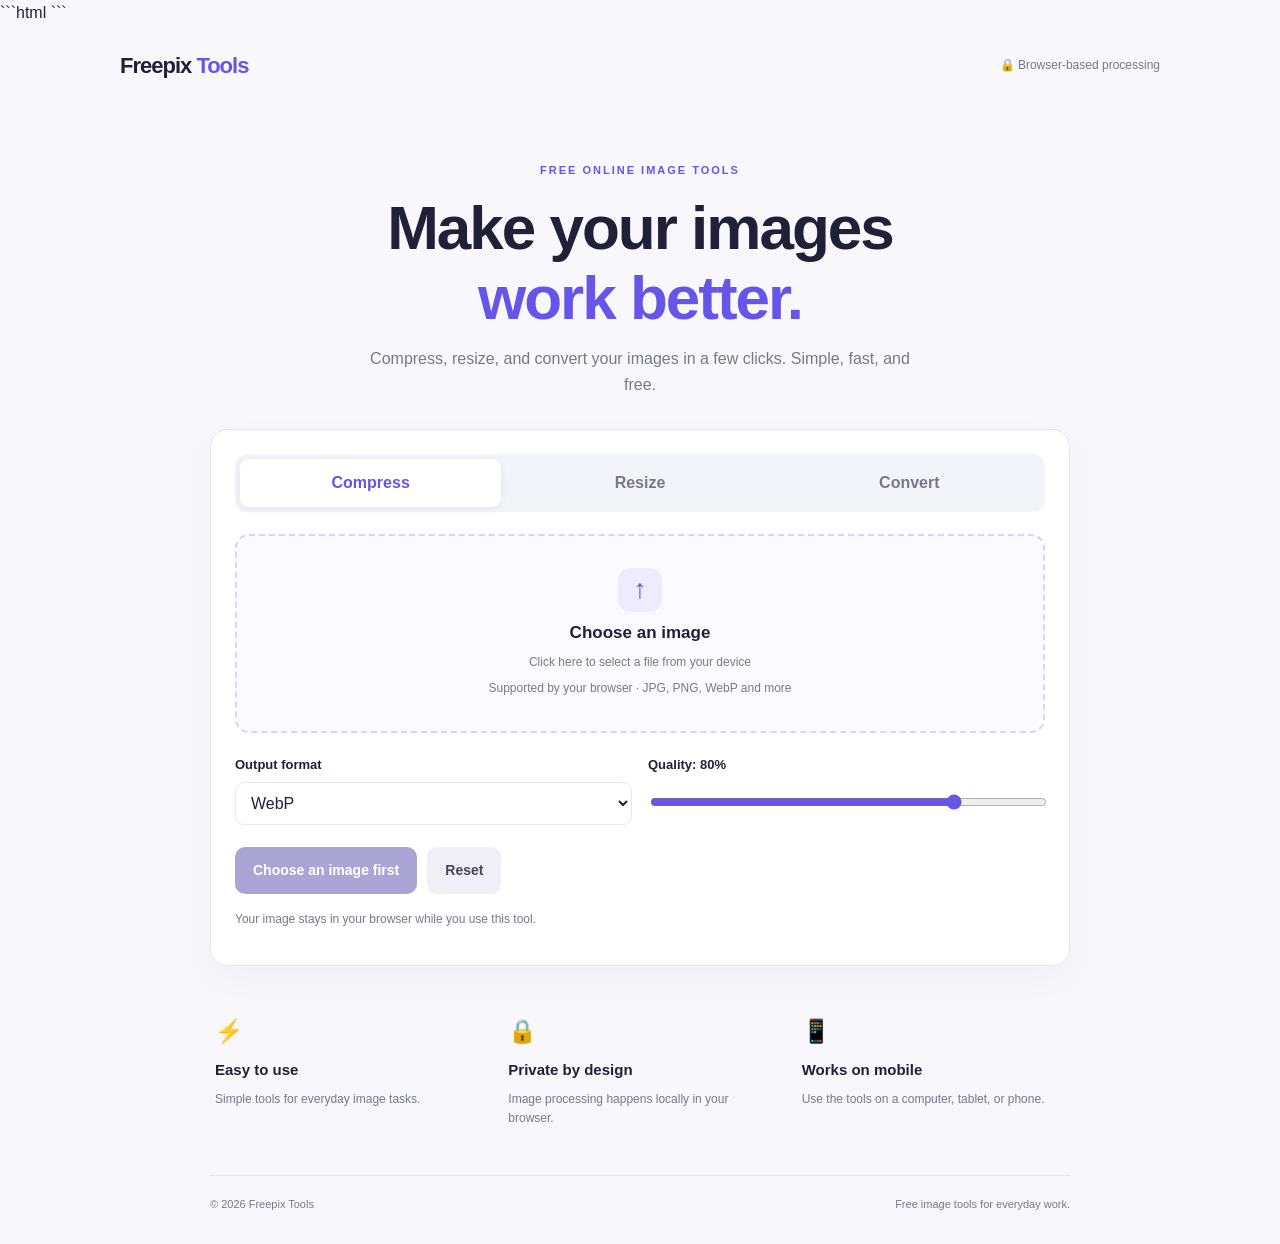
==== index.html @ 536ea083 "Add files via upload" ====
<!DOCTYPE html>
<html lang="en">
<head>```html
<meta name="description" content="Freepix Tools offers free online image compression, image resizing, and image conversion. Compress images, resize photos, and convert JPG, PNG, and WebP files directly in your browser.">

<meta name="keywords" content="free image compressor, image resizer online, image converter, JPG to PNG, PNG to WebP, compress images online">

<meta name="robots" content="index, follow">

<meta property="og:title" content="Freepix Tools - Free Online Image Tools">

<meta property="og:description" content="Compress, resize, and convert images online for free with Freepix Tools.">

<meta property="og:type" content="website">
```
  <meta charset="UTF-8">
  <meta name="viewport" content="width=device-width, initial-scale=1">
  <meta name="description" content="Free online tools to compress, resize and convert images quickly in your browser.">
  <title>Freepix Tools - Free Image Tools</title>
  <link rel="stylesheet" href="style.css">
  <script src="script.js" defer></script>
</head>
<body>
  <header class="header">
    <a href="#" class="logo">Freepix <span>Tools</span></a>
    <span class="privacy">🔒 Browser-based processing</span>
  </header>

  <main class="container">
    <section class="hero">
      <p class="eyebrow">FREE ONLINE IMAGE TOOLS</p>
      <h1>Make your images<br><span>work better.</span></h1>
      <p class="intro">Compress, resize, and convert your images in a few clicks. Simple, fast, and free.</p>
    </section>

    <section class="workspace">
      <div class="tabs" role="tablist" aria-label="Image tools">
        <button class="tab active" data-mode="compress" role="tab" aria-selected="true">Compress</button>
        <button class="tab" data-mode="resize" role="tab" aria-selected="false">Resize</button>
        <button class="tab" data-mode="convert" role="tab" aria-selected="false">Convert</button>
      </div>

      <label class="upload" for="imageInput">
        <span class="upload-icon">↑</span>
        <strong>Choose an image</strong>
        <span>Click here to select a file from your device</span>
        <small>Supported by your browser · JPG, PNG, WebP and more</small>
      </label>
      <input id="imageInput" type="file" accept="image/*" hidden>

      <div id="settings" class="settings">
        <div id="formatGroup" class="field">
          <label for="format">Output format</label>
          <select id="format">
            <option value="image/webp">WebP</option>
            <option value="image/jpeg">JPG</option>
            <option value="image/png">PNG</option>
          </select>
        </div>

        <div id="qualityGroup" class="field">
          <label for="quality">Quality: <span id="qualityValue">80%</span></label>
          <input id="quality" type="range" min="10" max="100" value="80">
        </div>

        <div id="widthGroup" class="field hidden">
          <label for="width">Width (px)</label>
          <input id="width" type="number" min="1" max="12000" placeholder="Width">
        </div>

        <div id="heightGroup" class="field hidden">
          <label for="height">Height (px)</label>
          <input id="height" type="number" min="1" max="12000" placeholder="Height">
        </div>

        <label id="ratioGroup" class="check hidden">
          <input id="keepRatio" type="checkbox" checked>
          Keep aspect ratio
        </label>
      </div>

      <div class="actions">
        <button id="processButton" class="button primary" disabled>Choose an image first</button>
        <button id="resetButton" class="button secondary" type="button">Reset</button>
      </div>

      <p id="status" class="status" aria-live="polite">Your image stays in your browser while you use this tool.</p>

      <section id="result" class="result hidden">
        <h2>Your image</h2>
        <div class="preview-grid">
          <div class="preview-card">
            <h3>Original</h3>
            <img id="originalPreview" alt="Original image preview">
            <p id="originalInfo"></p>
          </div>
          <div class="preview-card">
            <h3>Result</h3>
            <img id="resultPreview" alt="Processed image preview">
            <p id="resultInfo"></p>
          </div>
        </div>
        <a id="downloadButton" class="button primary download" download="freepix-image">Download image ↓</a>
      </section>
    </section>

    <section class="features">
      <article><span>⚡</span><h2>Easy to use</h2><p>Simple tools for everyday image tasks.</p></article>
      <article><span>🔒</span><h2>Private by design</h2><p>Image processing happens locally in your browser.</p></article>
      <article><span>📱</span><h2>Works on mobile</h2><p>Use the tools on a computer, tablet, or phone.</p></article>
    </section>

    <footer>
      <p>© <span id="year"></span> Freepix Tools</p>
      <p>Free image tools for everyday work.</p>
    </footer>
  </main>
</body>
</html>
---- style.css ----
:root {
  --purple: #6754e8;
  --ink: #202039;
  --muted: #77788b;
  --line: #e7e7f0;
  --bg: #f7f7fc;
}

* {
  box-sizing: border-box;
}

body {
  margin: 0;
  background: var(--bg);
  color: var(--ink);
  font-family: Arial, Helvetica, sans-serif;
  line-height: 1.6;
}

button, input, select {
  font: inherit;
}

button, a, label {
  -webkit-tap-highlight-color: transparent;
}

.header {
  max-width: 1080px;
  margin: auto;
  padding: 22px 20px;
  display: flex;
  justify-content: space-between;
  align-items: center;
  gap: 16px;
}

.logo {
  font-size: 22px;
  font-weight: 800;
  letter-spacing: -1px;
  color: var(--ink);
  text-decoration: none;
}

.logo span, .hero h1 span {
  color: var(--purple);
}

.privacy {
  font-size: 12px;
  color: var(--muted);
}

.container {
  max-width: 900px;
  margin: auto;
  padding: 0 20px;
}

.hero {
  text-align: center;
  padding: 46px 0 32px;
}

.eyebrow {
  color: var(--purple);
  font-size: 11px;
  font-weight: 800;
  letter-spacing: 2px;
}

.hero h1 {
  font-size: clamp(38px, 7vw, 62px);
  line-height: 1.12;
  letter-spacing: -2px;
  margin: 14px 0;
}

.intro {
  max-width: 550px;
  margin: auto;
  color: var(--muted);
  font-size: 16px;
}

.workspace {
  background: white;
  border: 1px solid var(--line);
  border-radius: 18px;
  padding: 24px;
  box-shadow: 0 12px 35px #25234b08;
}

.tabs {
  display: flex;
  gap: 8px;
  padding: 5px;
  background: #f3f3fa;
  border-radius: 12px;
  margin-bottom: 22px;
}

.tab {
  flex: 1;
  border: 0;
  background: transparent;
  color: var(--muted);
  border-radius: 9px;
  padding: 11px 8px;
  font-weight: 700;
  cursor: pointer;
}

.tab.active {
  background: white;
  color: var(--purple);
  box-shadow: 0 2px 8px #25234b10;
}

.upload {
  display: flex;
  flex-direction: column;
  align-items: center;
  text-align: center;
  gap: 7px;
  padding: 32px 12px;
  border: 2px dashed #d8d3f8;
  border-radius: 14px;
  background: #fbfaff;
  cursor: pointer;
}

.upload:hover {
  border-color: var(--purple);
  background: #f8f6ff;
}

.upload-icon {
  display: grid;
  place-items: center;
  width: 44px;
  height: 44px;
  border-radius: 13px;
  background: #eeebff;
  color: var(--purple);
  font-size: 27px;
  font-weight: bold;
}

.upload strong {
  font-size: 17px;
}

.upload span:not(.upload-icon),
.upload small {
  color: var(--muted);
  font-size: 12px;
}

.settings {
  display: grid;
  grid-template-columns: repeat(2, minmax(0, 1fr));
  gap: 16px;
  margin-top: 22px;
}

.field label {
  display: block;
  font-weight: 700;
  font-size: 13px;
  margin-bottom: 7px;
}

.field select,
.field input[type="number"] {
  width: 100%;
  min-height: 43px;
  padding: 9px 11px;
  border: 1px solid var(--line);
  border-radius: 9px;
  background: white;
  color: var(--ink);
}

.field input[type="range"] {
  width: 100%;
  accent-color: var(--purple);
  margin-top: 12px;
}

.check {
  display: flex;
  align-items: center;
  gap: 8px;
  font-size: 13px;
}

.check input {
  accent-color: var(--purple);
}

.hidden {
  display: none !important;
}

.actions {
  display: flex;
  flex-wrap: wrap;
  gap: 10px;
  margin-top: 22px;
}

.button {
  display: inline-flex;
  align-items: center;
  justify-content: center;
  border: 0;
  border-radius: 10px;
  padding: 12px 18px;
  font-weight: 700;
  font-size: 14px;
  text-decoration: none;
  cursor: pointer;
  transition: background .15s;
}

.primary {
  background: var(--purple);
  color: white;
}

.primary:hover {
  background: #5442d1;
}

.primary:disabled {
  background: #aaa5d5;
  cursor: not-allowed;
}

.secondary {
  background: #f0eff8;
  color: #45435f;
}

.status {
  color: var(--muted);
  font-size: 12px;
  overflow-wrap: anywhere;
  margin-top: 16px;
}

.result {
  border-top: 1px solid var(--line);
  margin-top: 24px;
  padding-top: 20px;
}

.result h2 {
  font-size: 20px;
}

.preview-grid {
  display: grid;
  grid-template-columns: repeat(2, minmax(0, 1fr));
  gap: 14px;
}

.preview-card {
  min-width: 0;
  padding: 13px;
  background: #f8f8fc;
  border-radius: 12px;
}

.preview-card h3 {
  font-size: 13px;
  margin: 0 0 12px;
}

.preview-card img {
  display: block;
  width: 100%;
  max-height: 280px;
  object-fit: contain;
}

.preview-card p {
  color: var(--muted);
  font-size: 11px;
  overflow-wrap: anywhere;
}

.download {
  margin-top: 16px;
}

.features {
  display: grid;
  grid-template-columns: repeat(3, minmax(0, 1fr));
  gap: 20px;
  padding: 42px 0;
}

.features article {
  padding: 5px;
}

.features article > span {
  font-size: 23px;
}

.features h2 {
  font-size: 15px;
  margin: 8px 0;
}

.features p {
  color: var(--muted);
  font-size: 12px;
  margin: 0;
}

footer {
  border-top: 1px solid var(--line);
  padding: 20px 0 30px;
  display: flex;
  justify-content: space-between;
  gap: 12px;
  flex-wrap: wrap;
  color: var(--muted);
  font-size: 11px;
}

footer p {
  margin: 0;
}

@media (max-width: 600px) {
  .header {
    padding: 16px;
  }

  .logo {
    font-size: 19px;
  }

  .privacy {
    font-size: 10px;
  }

  .container {
    padding: 0 12px;
  }

  .hero {
    padding: 35px 5px 25px;
  }

  .hero h1 {
    letter-spacing: -1px;
  }

  .workspace {
    padding: 15px;
  }

  .upload {
    padding: 25px 10px;
  }

  .settings,
  .preview-grid {
    grid-template-columns: 1fr;
  }

  .actions .button {
    flex: 1;
  }

  .features {
    grid-template-columns: 1fr;
    gap: 18px;
    padding: 30px 5px;
  }
}
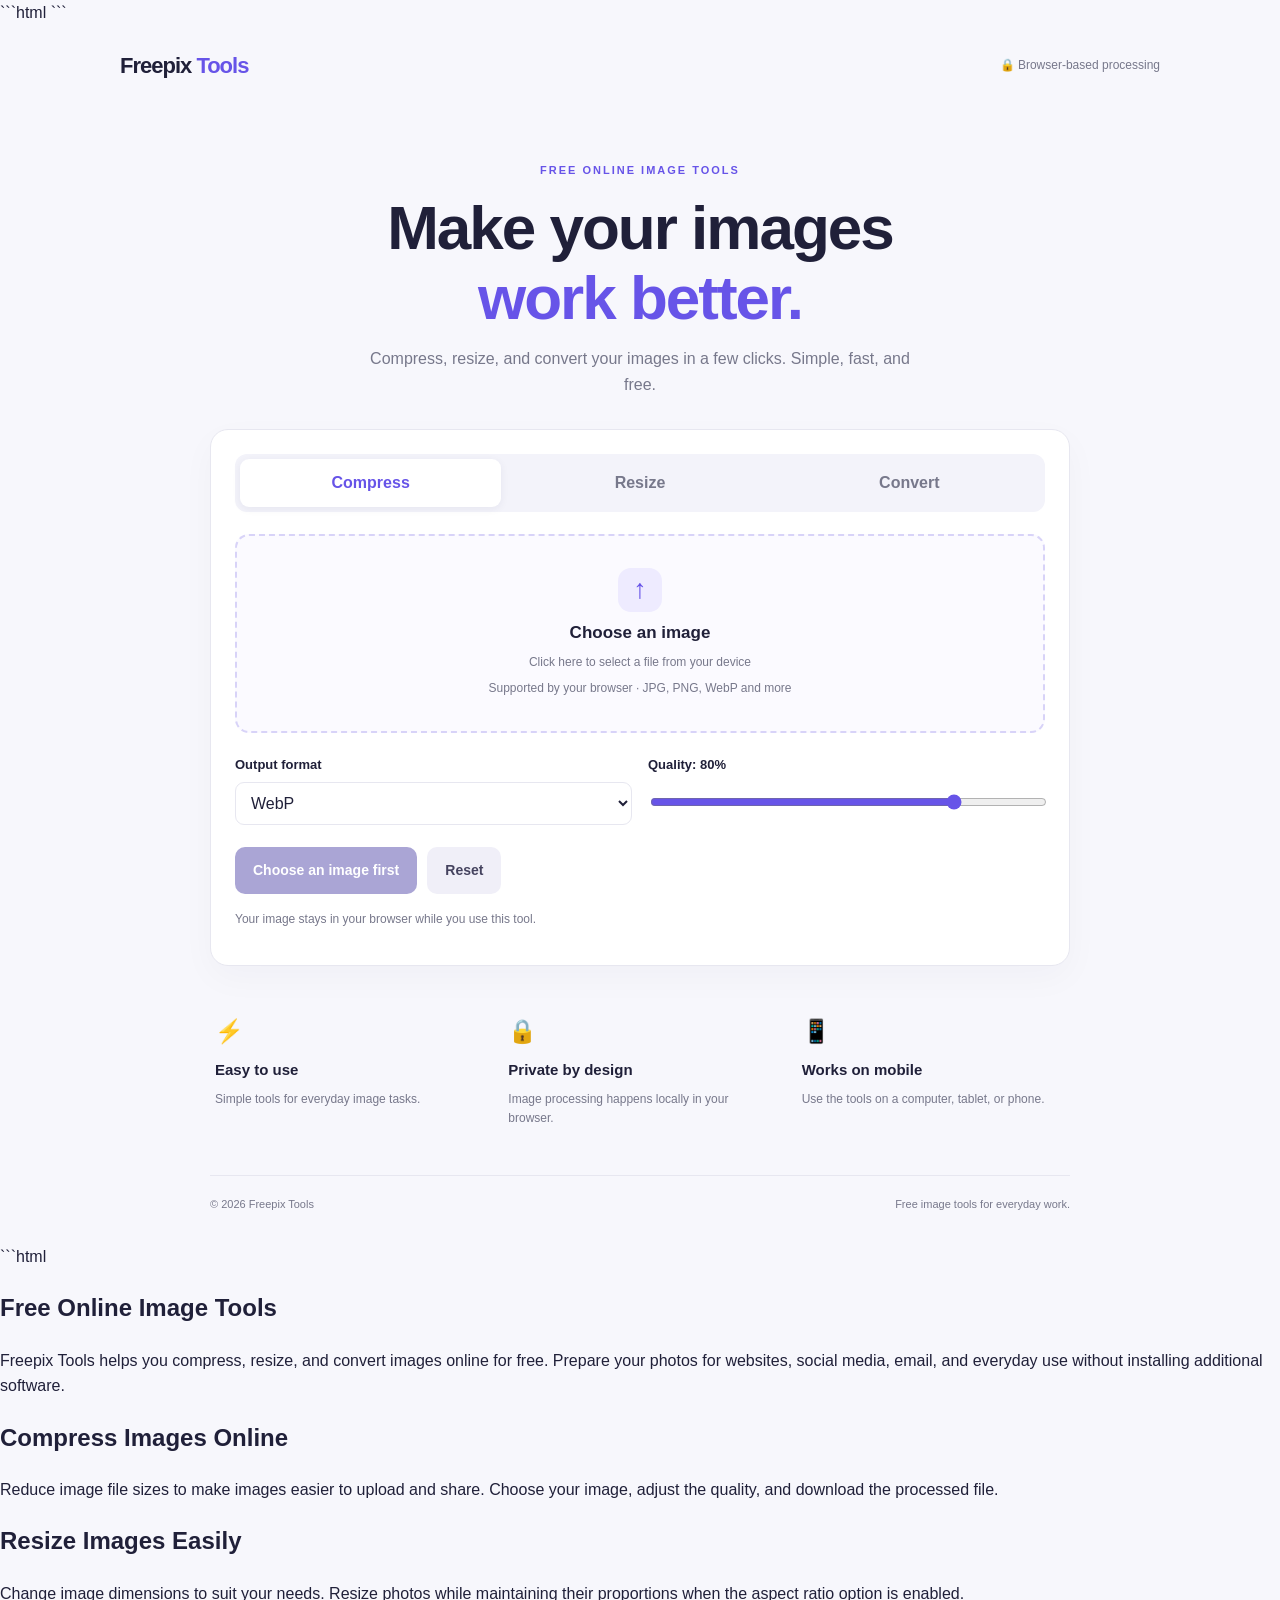
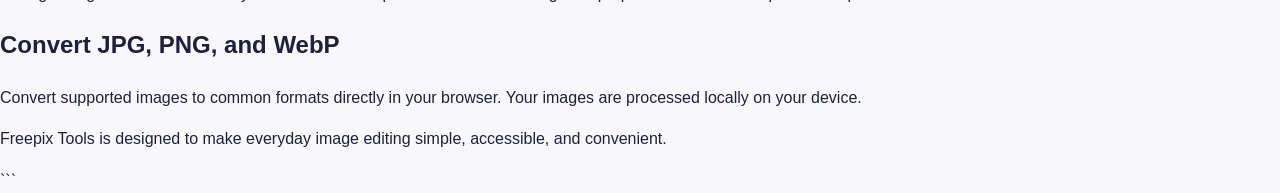
==== commit 9e2cd3cf: "Add files via upload" ====
--- a/index.html
+++ b/index.html
@@ -114,6 +114,38 @@
       <p>© <span id="year"></span> Freepix Tools</p>
       <p>Free image tools for everyday work.</p>
     </footer>
-  </main>
+  </main>```html
+<section class="seo-content">
+  <h2>Free Online Image Tools</h2>
+  <p>
+    Freepix Tools helps you compress, resize, and convert images
+    online for free. Prepare your photos for websites, social media,
+    email, and everyday use without installing additional software.
+  </p>
+
+  <h2>Compress Images Online</h2>
+  <p>
+    Reduce image file sizes to make images easier to upload and share.
+    Choose your image, adjust the quality, and download the processed file.
+  </p>
+
+  <h2>Resize Images Easily</h2>
+  <p>
+    Change image dimensions to suit your needs. Resize photos while
+    maintaining their proportions when the aspect ratio option is enabled.
+  </p>
+
+  <h2>Convert JPG, PNG, and WebP</h2>
+  <p>
+    Convert supported images to common formats directly in your browser.
+    Your images are processed locally on your device.
+  </p>
+
+  <p>
+    Freepix Tools is designed to make everyday image editing simple,
+    accessible, and convenient.
+  </p>
+</section>
+```
 </body>
 </html>
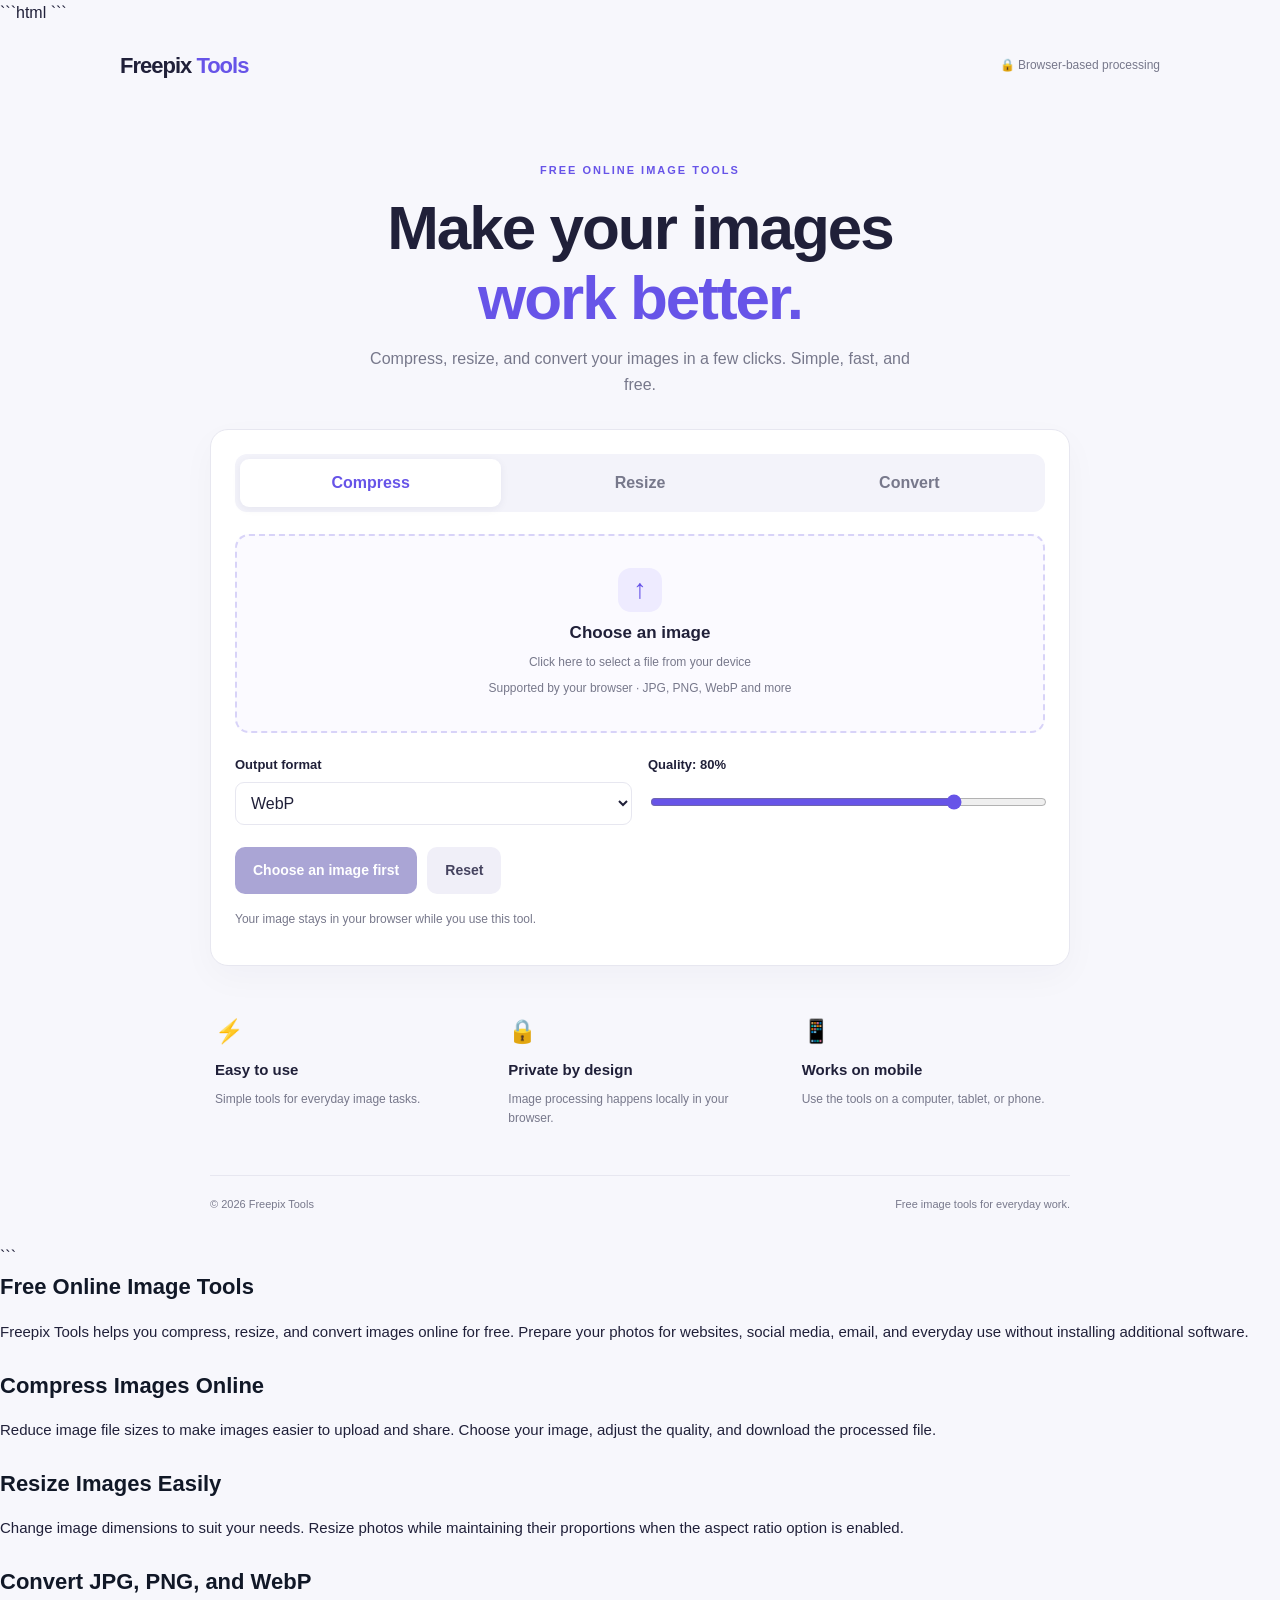
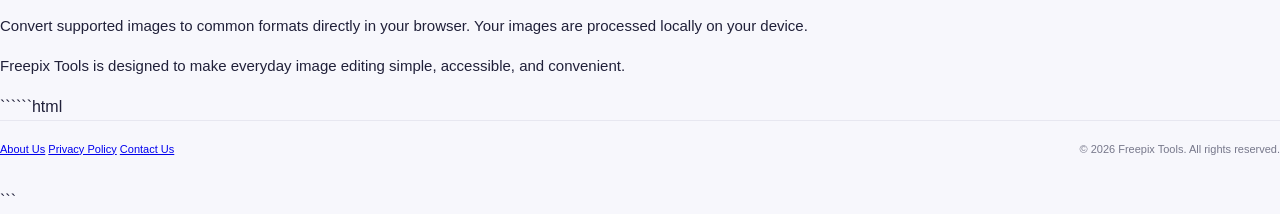
==== commit 00e45c1b: "Add files via upload" ====
--- a/index.html
+++ b/index.html
@@ -114,7 +114,7 @@
       <p>© <span id="year"></span> Freepix Tools</p>
       <p>Free image tools for everyday work.</p>
     </footer>
-  </main>```html
+  </main>```
 <section class="seo-content">
   <h2>Free Online Image Tools</h2>
   <p>
@@ -146,6 +146,15 @@
     accessible, and convenient.
   </p>
 </section>
+``````html
+<footer class="site-footer">
+  <nav aria-label="Footer navigation">
+    <a href="about.html">About Us</a>
+    <a href="privacy.html">Privacy Policy</a>
+    <a href="contact.html">Contact Us</a>
+  </nav>
+  <p>&copy; 2026 Freepix Tools. All rights reserved.</p>
+</footer>
 ```
 </body>
 </html>
--- a/style.css
+++ b/style.css
@@ -385,4 +385,43 @@
     gap: 18px;
     padding: 30px 5px;
   }
-}+}```css
+/* SEO Content */
+.seo-content {
+  max-width: 900px;
+  margin: 50px auto 30px;
+  padding: 30px;
+  background: #ffffff;
+  border: 1px solid #e5e7eb;
+  border-radius: 16px;
+  color: #374151;
+  line-height: 1.8;
+}
+
+.seo-content h2 {
+  margin-top: 24px;
+  margin-bottom: 10px;
+  color: #111827;
+  font-size: 22px;
+}
+
+.seo-content h2:first-child {
+  margin-top: 0;
+}
+
+.seo-content p {
+  margin-bottom: 16px;
+  font-size: 15px;
+}
+
+@media (max-width: 600px) {
+  .seo-content {
+    margin: 30px 12px;
+    padding: 20px;
+  }
+
+  .seo-content h2 {
+    font-size: 19px;
+  }
+}
+```
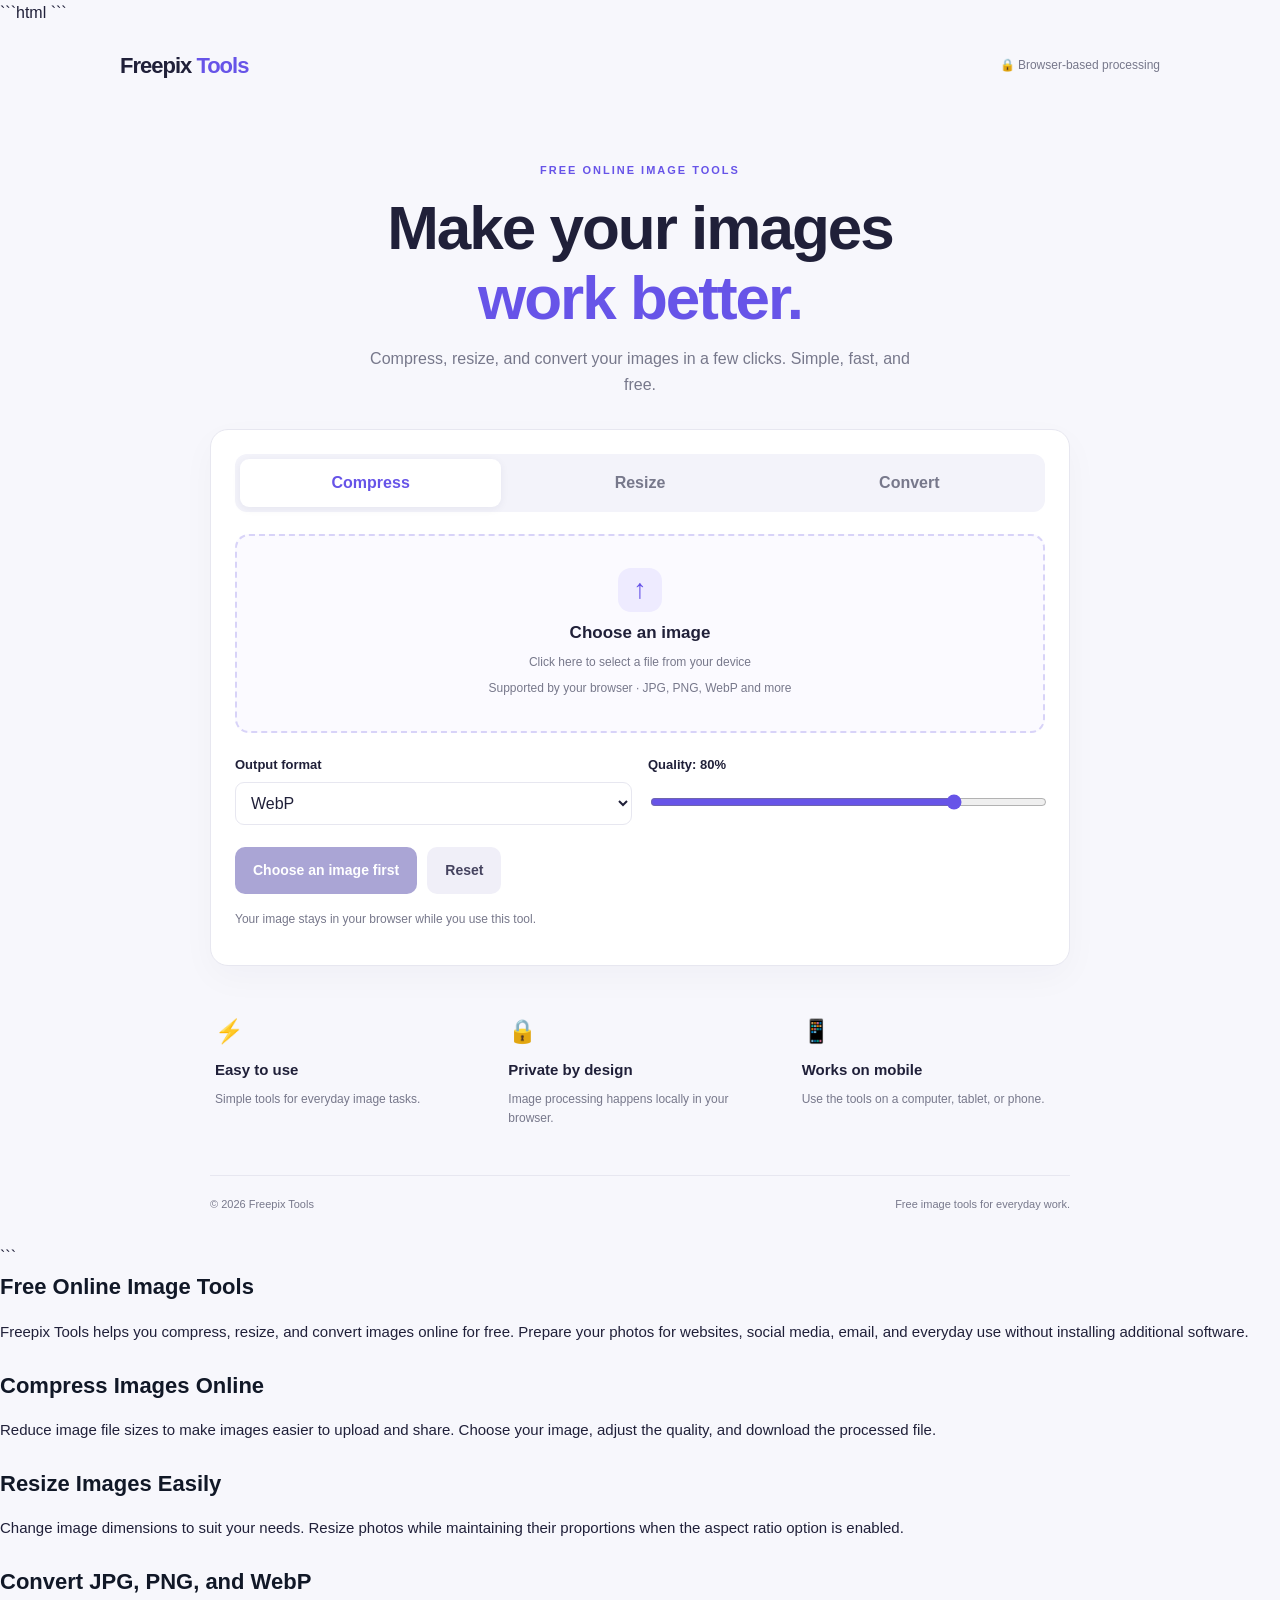
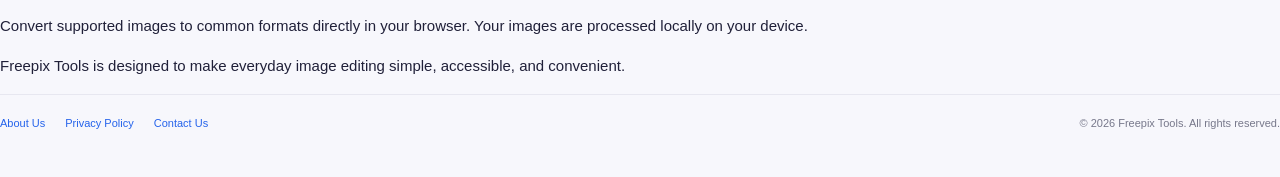
==== commit 80bb4088: "Update index.html" ====
--- a/index.html
+++ b/index.html
@@ -146,7 +146,6 @@
     accessible, and convenient.
   </p>
 </section>
-``````html
 <footer class="site-footer">
   <nav aria-label="Footer navigation">
     <a href="about.html">About Us</a>
@@ -155,6 +154,5 @@
   </nav>
   <p>&copy; 2026 Freepix Tools. All rights reserved.</p>
 </footer>
-```
 </body>
-</html>+</html>
--- a/style.css
+++ b/style.css
@@ -424,4 +424,35 @@
     font-size: 19px;
   }
 }
+``````css
+.site-footer {
+  max-width: 900px;
+  margin: 40px auto 0;
+  padding: 25px 16px;
+  text-align: center;
+  border-top: 1px solid #e5e7eb;
+  color: #6b7280;
+  font-size: 14px;
+}
+
+.site-footer nav {
+  display: flex;
+  justify-content: center;
+  flex-wrap: wrap;
+  gap: 20px;
+  margin-bottom: 14px;
+}
+
+.site-footer a {
+  color: #2563eb;
+  text-decoration: none;
+}
+
+.site-footer a:hover {
+  text-decoration: underline;
+}
+
+.site-footer p {
+  margin: 0;
+}
 ```
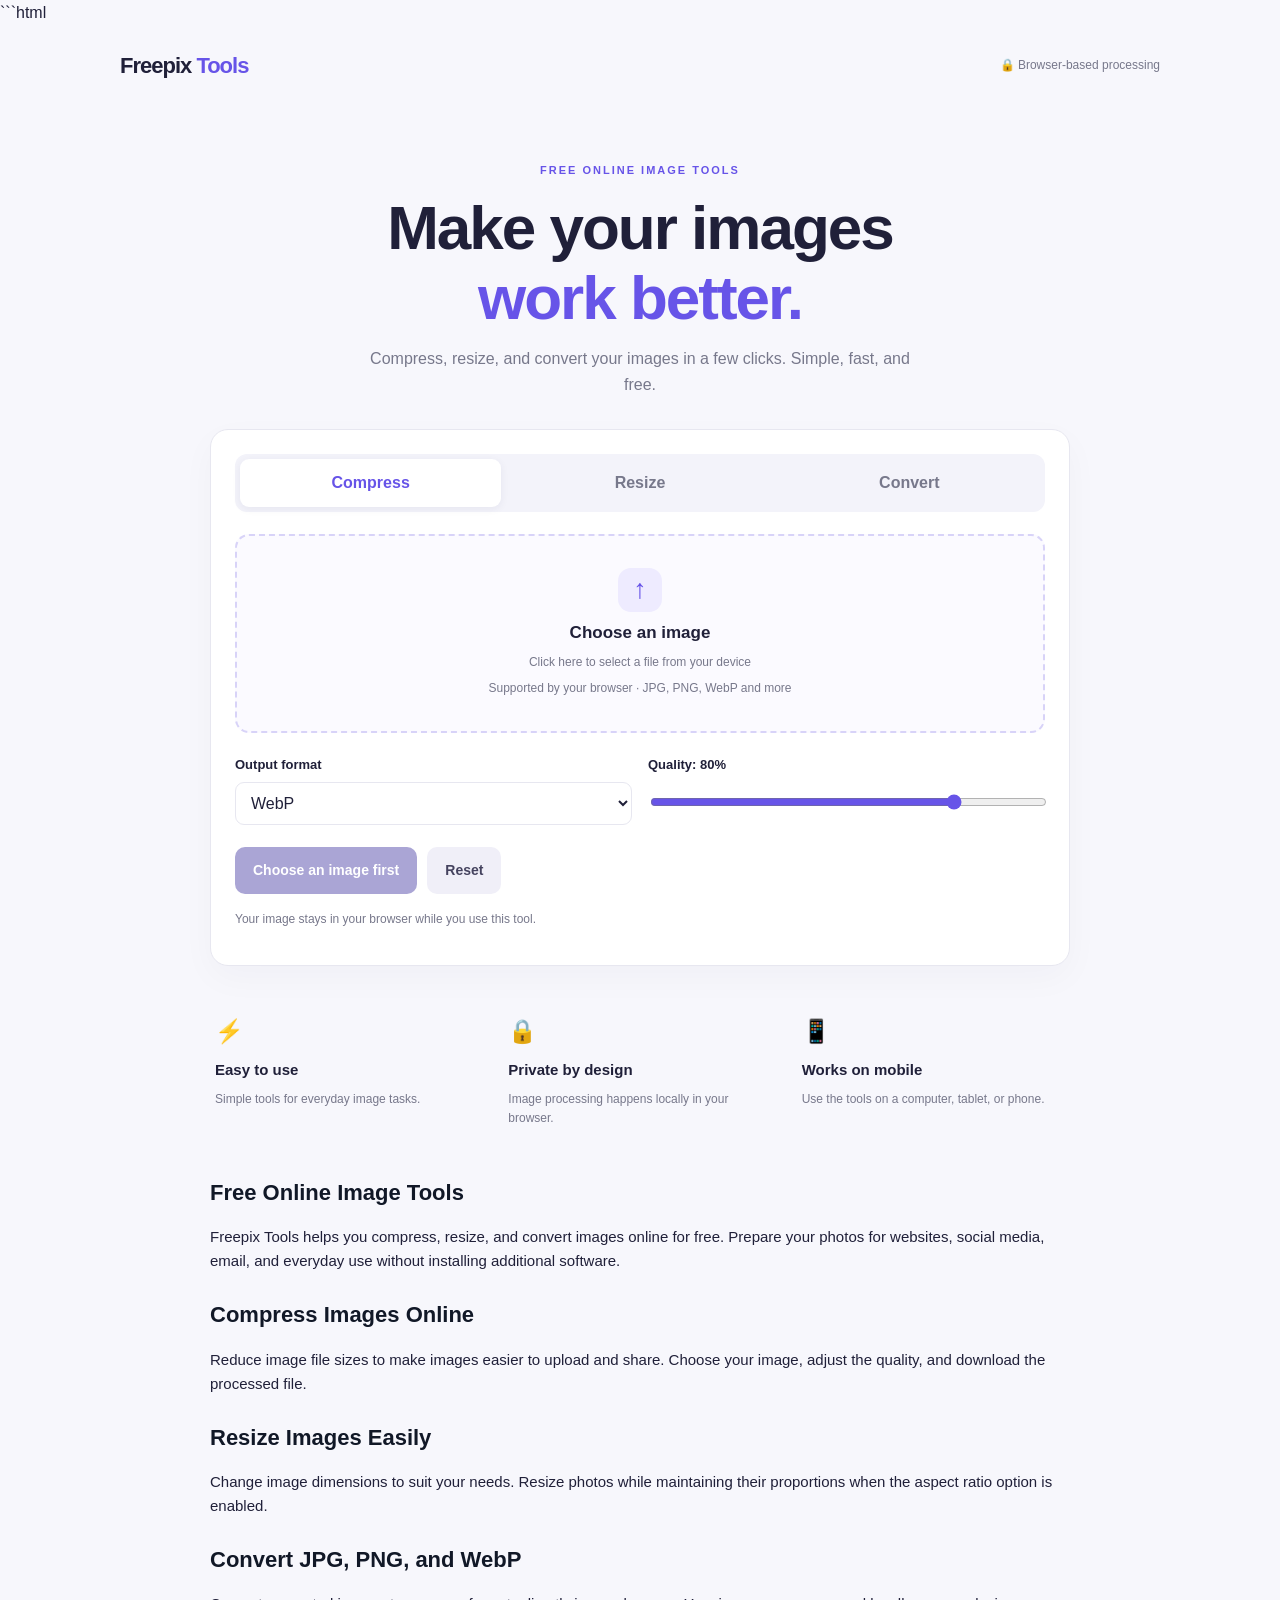
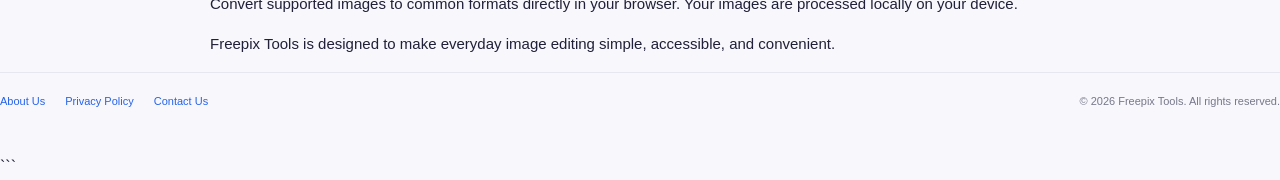
==== commit 1beb010c: "Refactor index.html for SEO and structure Updated the HTML structure and meta tags for improved SEO " ====
--- a/index.html
+++ b/index.html
@@ -1,28 +1,29 @@
+```html
 <!DOCTYPE html>
 <html lang="en">
-<head>```html
-<meta name="description" content="Freepix Tools offers free online image compression, image resizing, and image conversion. Compress images, resize photos, and convert JPG, PNG, and WebP files directly in your browser.">
-
-<meta name="keywords" content="free image compressor, image resizer online, image converter, JPG to PNG, PNG to WebP, compress images online">
-
-<meta name="robots" content="index, follow">
-
-<meta property="og:title" content="Freepix Tools - Free Online Image Tools">
-
-<meta property="og:description" content="Compress, resize, and convert images online for free with Freepix Tools.">
-
-<meta property="og:type" content="website">
-```
+<head>
   <meta charset="UTF-8">
   <meta name="viewport" content="width=device-width, initial-scale=1">
-  <meta name="description" content="Free online tools to compress, resize and convert images quickly in your browser.">
-  <title>Freepix Tools - Free Image Tools</title>
+
+  <title>Freepix Tools - Free Online Image Tools</title>
+
+  <meta name="description" content="Freepix Tools helps you compress, resize, and convert images online. Process supported images directly in your browser.">
+
+  <meta name="keywords" content="free image compressor, image resizer online, image converter, JPG to PNG, PNG to WebP">
+
+  <meta name="robots" content="index, follow">
+
+  <meta property="og:title" content="Freepix Tools - Free Online Image Tools">
+  <meta property="og:description" content="Compress, resize, and convert images online for free with Freepix Tools.">
+  <meta property="og:type" content="website">
+
   <link rel="stylesheet" href="style.css">
   <script src="script.js" defer></script>
 </head>
+
 <body>
   <header class="header">
-    <a href="#" class="logo">Freepix <span>Tools</span></a>
+    <a href="index.html" class="logo">Freepix <span>Tools</span></a>
     <span class="privacy">🔒 Browser-based processing</span>
   </header>
 
@@ -30,7 +31,10 @@
     <section class="hero">
       <p class="eyebrow">FREE ONLINE IMAGE TOOLS</p>
       <h1>Make your images<br><span>work better.</span></h1>
-      <p class="intro">Compress, resize, and convert your images in a few clicks. Simple, fast, and free.</p>
+      <p class="intro">
+        Compress, resize, and convert your images in a few clicks.
+        Simple, fast, and free.
+      </p>
     </section>
 
     <section class="workspace">
@@ -46,6 +50,7 @@
         <span>Click here to select a file from your device</span>
         <small>Supported by your browser · JPG, PNG, WebP and more</small>
       </label>
+
       <input id="imageInput" type="file" accept="image/*" hidden>
 
       <div id="settings" class="settings">
@@ -80,79 +85,100 @@
       </div>
 
       <div class="actions">
-        <button id="processButton" class="button primary" disabled>Choose an image first</button>
+        <button id="processButton" class="button primary" disabled>
+          Choose an image first
+        </button>
         <button id="resetButton" class="button secondary" type="button">Reset</button>
       </div>
 
-      <p id="status" class="status" aria-live="polite">Your image stays in your browser while you use this tool.</p>
+      <p id="status" class="status" aria-live="polite">
+        Your image stays in your browser while you use this tool.
+      </p>
 
       <section id="result" class="result hidden">
         <h2>Your image</h2>
+
         <div class="preview-grid">
           <div class="preview-card">
             <h3>Original</h3>
             <img id="originalPreview" alt="Original image preview">
             <p id="originalInfo"></p>
           </div>
+
           <div class="preview-card">
             <h3>Result</h3>
             <img id="resultPreview" alt="Processed image preview">
             <p id="resultInfo"></p>
           </div>
         </div>
-        <a id="downloadButton" class="button primary download" download="freepix-image">Download image ↓</a>
+
+        <a id="downloadButton" class="button primary download" download="freepix-image">
+          Download image ↓
+        </a>
       </section>
     </section>
 
     <section class="features">
-      <article><span>⚡</span><h2>Easy to use</h2><p>Simple tools for everyday image tasks.</p></article>
-      <article><span>🔒</span><h2>Private by design</h2><p>Image processing happens locally in your browser.</p></article>
-      <article><span>📱</span><h2>Works on mobile</h2><p>Use the tools on a computer, tablet, or phone.</p></article>
+      <article>
+        <span>⚡</span>
+        <h2>Easy to use</h2>
+        <p>Simple tools for everyday image tasks.</p>
+      </article>
+
+      <article>
+        <span>🔒</span>
+        <h2>Private by design</h2>
+        <p>Image processing happens locally in your browser.</p>
+      </article>
+
+      <article>
+        <span>📱</span>
+        <h2>Works on mobile</h2>
+        <p>Use the tools on a computer, tablet, or phone.</p>
+      </article>
     </section>
 
-    <footer>
-      <p>© <span id="year"></span> Freepix Tools</p>
-      <p>Free image tools for everyday work.</p>
-    </footer>
-  </main>```
-<section class="seo-content">
-  <h2>Free Online Image Tools</h2>
-  <p>
-    Freepix Tools helps you compress, resize, and convert images
-    online for free. Prepare your photos for websites, social media,
-    email, and everyday use without installing additional software.
-  </p>
+    <section class="seo-content">
+      <h2>Free Online Image Tools</h2>
+      <p>
+        Freepix Tools helps you compress, resize, and convert images
+        online for free. Prepare your photos for websites, social media,
+        email, and everyday use without installing additional software.
+      </p>
 
-  <h2>Compress Images Online</h2>
-  <p>
-    Reduce image file sizes to make images easier to upload and share.
-    Choose your image, adjust the quality, and download the processed file.
-  </p>
+      <h2>Compress Images Online</h2>
+      <p>
+        Reduce image file sizes to make images easier to upload and share.
+        Choose your image, adjust the quality, and download the processed file.
+      </p>
 
-  <h2>Resize Images Easily</h2>
-  <p>
-    Change image dimensions to suit your needs. Resize photos while
-    maintaining their proportions when the aspect ratio option is enabled.
-  </p>
+      <h2>Resize Images Easily</h2>
+      <p>
+        Change image dimensions to suit your needs. Resize photos while
+        maintaining their proportions when the aspect ratio option is enabled.
+      </p>
 
-  <h2>Convert JPG, PNG, and WebP</h2>
-  <p>
-    Convert supported images to common formats directly in your browser.
-    Your images are processed locally on your device.
-  </p>
+      <h2>Convert JPG, PNG, and WebP</h2>
+      <p>
+        Convert supported images to common formats directly in your browser.
+        Your images are processed locally on your device.
+      </p>
 
-  <p>
-    Freepix Tools is designed to make everyday image editing simple,
-    accessible, and convenient.
-  </p>
-</section>
-<footer class="site-footer">
-  <nav aria-label="Footer navigation">
-    <a href="about.html">About Us</a>
-    <a href="privacy.html">Privacy Policy</a>
-    <a href="contact.html">Contact Us</a>
-  </nav>
-  <p>&copy; 2026 Freepix Tools. All rights reserved.</p>
-</footer>
+      <p>
+        Freepix Tools is designed to make everyday image editing simple,
+        accessible, and convenient.
+      </p>
+    </section>
+  </main>
+
+  <footer class="site-footer">
+    <nav aria-label="Footer navigation">
+      <a href="about.html">About Us</a>
+      <a href="privacy.html">Privacy Policy</a>
+      <a href="contact.html">Contact Us</a>
+    </nav>
+    <p>&copy; 2026 Freepix Tools. All rights reserved.</p>
+  </footer>
 </body>
 </html>
+```
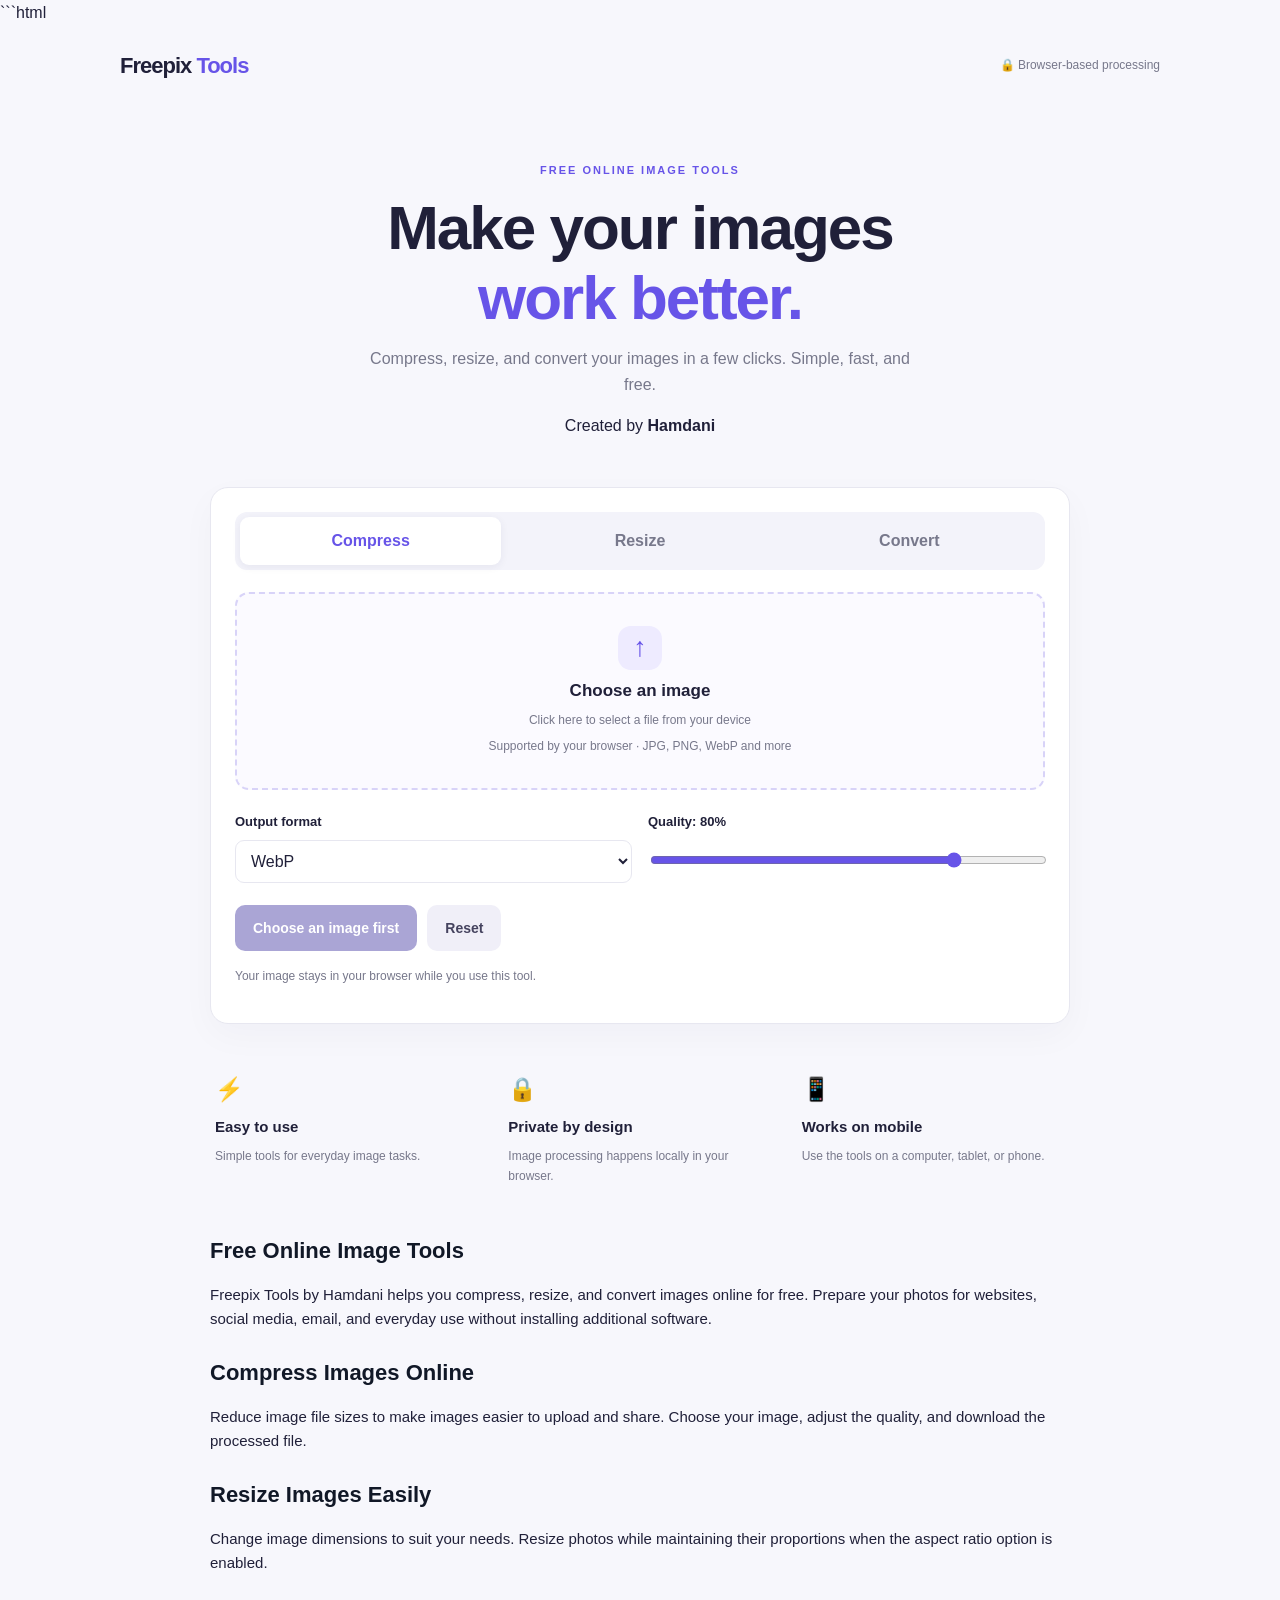
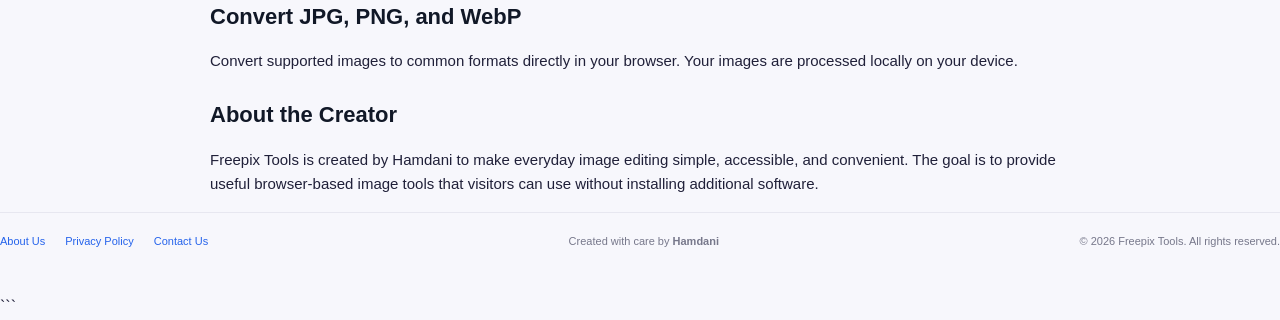
==== commit fa47e56a: "Update index.html" ====
--- a/index.html
+++ b/index.html
@@ -5,16 +5,17 @@
   <meta charset="UTF-8">
   <meta name="viewport" content="width=device-width, initial-scale=1">
 
-  <title>Freepix Tools - Free Online Image Tools</title>
+  <title>Freepix Tools by Hamdani - Free Online Image Tools</title>
 
-  <meta name="description" content="Freepix Tools helps you compress, resize, and convert images online. Process supported images directly in your browser.">
+  <meta name="description" content="Freepix Tools by Hamdani offers free online image compression, resizing, and conversion. Process supported images directly in your browser.">
 
-  <meta name="keywords" content="free image compressor, image resizer online, image converter, JPG to PNG, PNG to WebP">
+  <meta name="keywords" content="Freepix Tools, Hamdani, free image compressor, image resizer online, image converter, JPG to PNG, PNG to WebP">
 
+  <meta name="author" content="Hamdani">
   <meta name="robots" content="index, follow">
 
-  <meta property="og:title" content="Freepix Tools - Free Online Image Tools">
-  <meta property="og:description" content="Compress, resize, and convert images online for free with Freepix Tools.">
+  <meta property="og:title" content="Freepix Tools by Hamdani - Free Online Image Tools">
+  <meta property="og:description" content="Compress, resize, and convert images online for free with Freepix Tools by Hamdani.">
   <meta property="og:type" content="website">
 
   <link rel="stylesheet" href="style.css">
@@ -35,6 +36,7 @@
         Compress, resize, and convert your images in a few clicks.
         Simple, fast, and free.
       </p>
+      <p class="creator">Created by <strong>Hamdani</strong></p>
     </section>
 
     <section class="workspace">
@@ -141,7 +143,7 @@
     <section class="seo-content">
       <h2>Free Online Image Tools</h2>
       <p>
-        Freepix Tools helps you compress, resize, and convert images
+        Freepix Tools by Hamdani helps you compress, resize, and convert images
         online for free. Prepare your photos for websites, social media,
         email, and everyday use without installing additional software.
       </p>
@@ -164,9 +166,12 @@
         Your images are processed locally on your device.
       </p>
 
+      <h2>About the Creator</h2>
       <p>
-        Freepix Tools is designed to make everyday image editing simple,
-        accessible, and convenient.
+        Freepix Tools is created by Hamdani to make everyday image editing
+        simple, accessible, and convenient. The goal is to provide useful
+        browser-based image tools that visitors can use without installing
+        additional software.
       </p>
     </section>
   </main>
@@ -177,6 +182,8 @@
       <a href="privacy.html">Privacy Policy</a>
       <a href="contact.html">Contact Us</a>
     </nav>
+
+    <p>Created with care by <strong>Hamdani</strong></p>
     <p>&copy; 2026 Freepix Tools. All rights reserved.</p>
   </footer>
 </body>
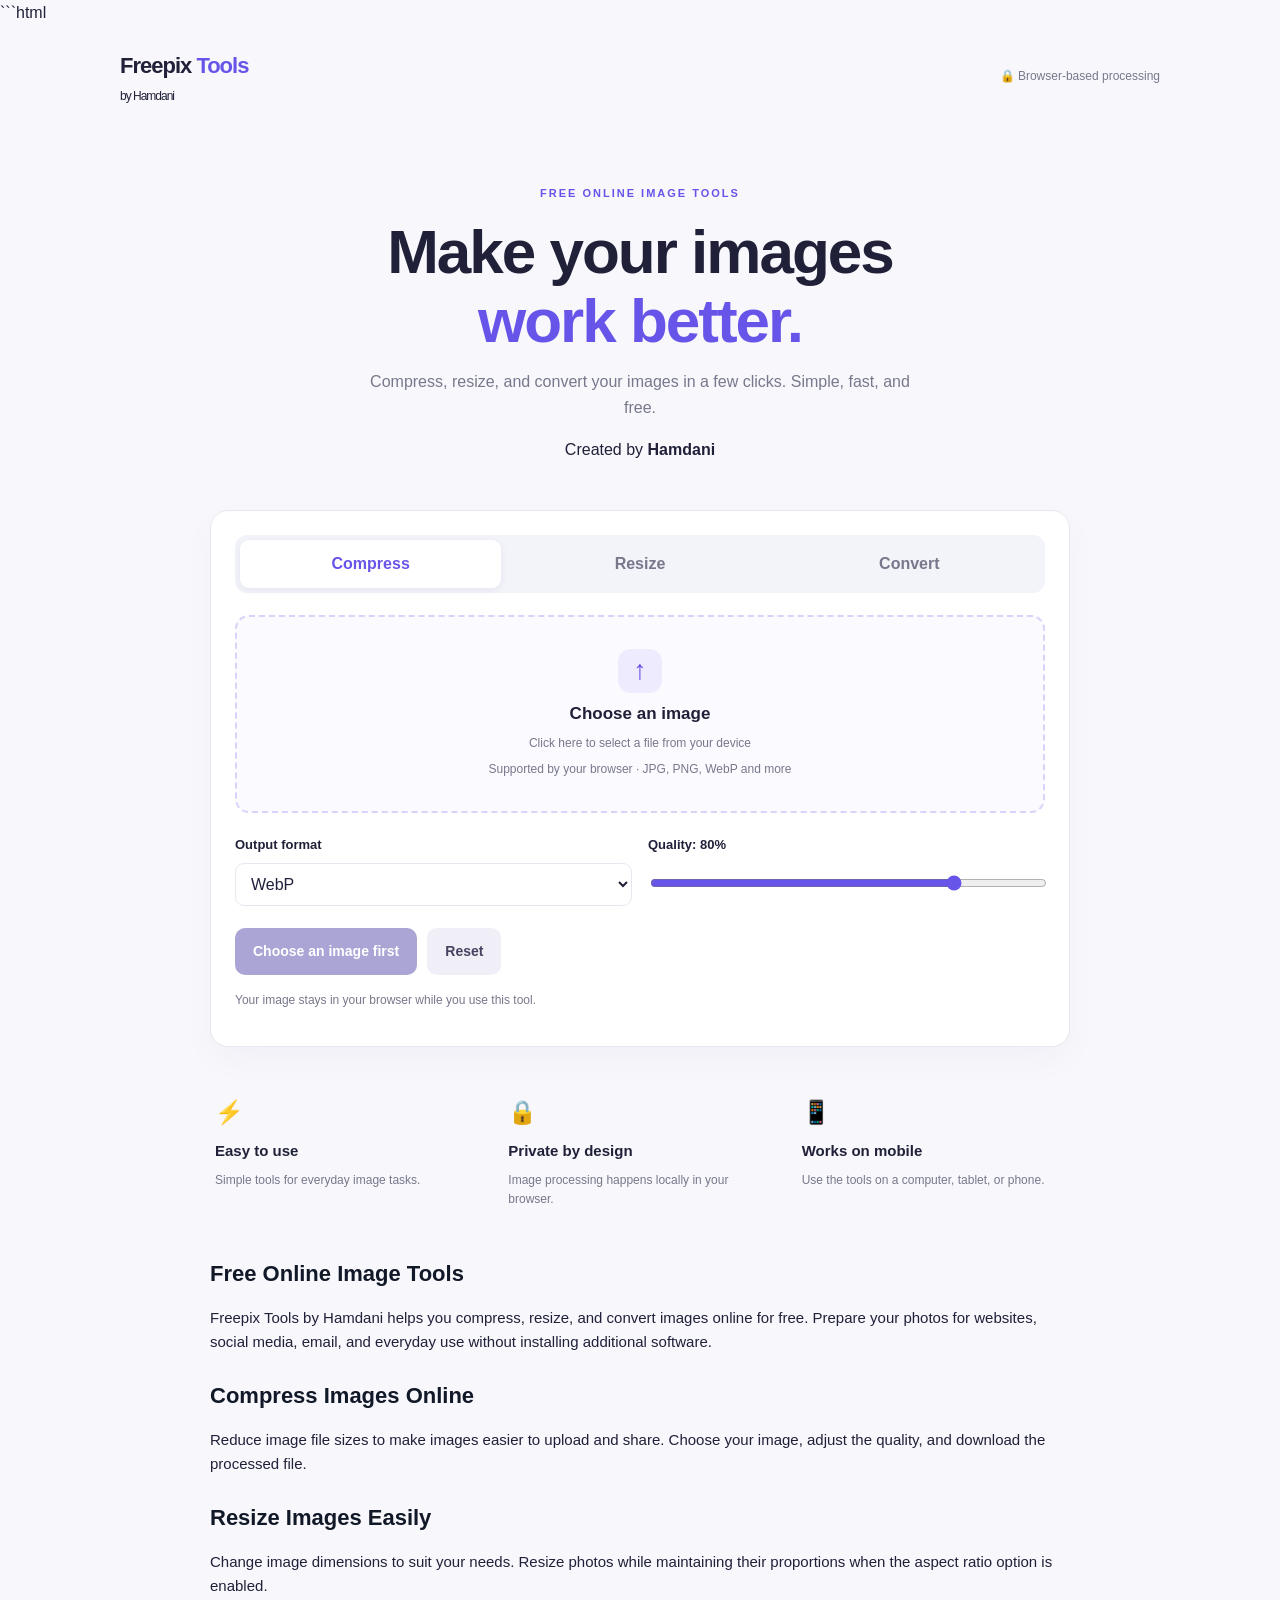
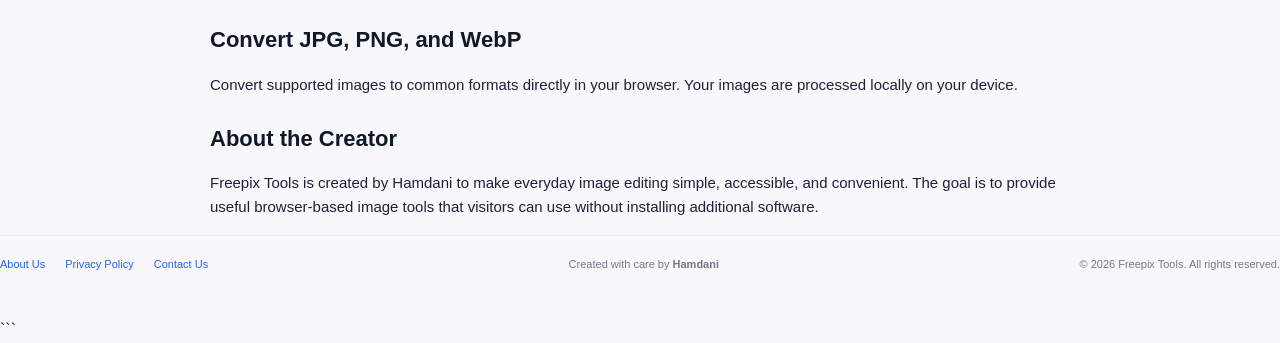
==== commit 549681d2: "Update index.html" ====
--- a/index.html
+++ b/index.html
@@ -24,7 +24,12 @@
 
 <body>
   <header class="header">
-    <a href="index.html" class="logo">Freepix <span>Tools</span></a>
+    <a href="index.html" class="logo">
+      Freepix <span>Tools</span>
+      <small style="display:block;font-size:12px;font-weight:400;margin-top:4px;">
+        by Hamdani
+      </small>
+    </a>
     <span class="privacy">🔒 Browser-based processing</span>
   </header>
 
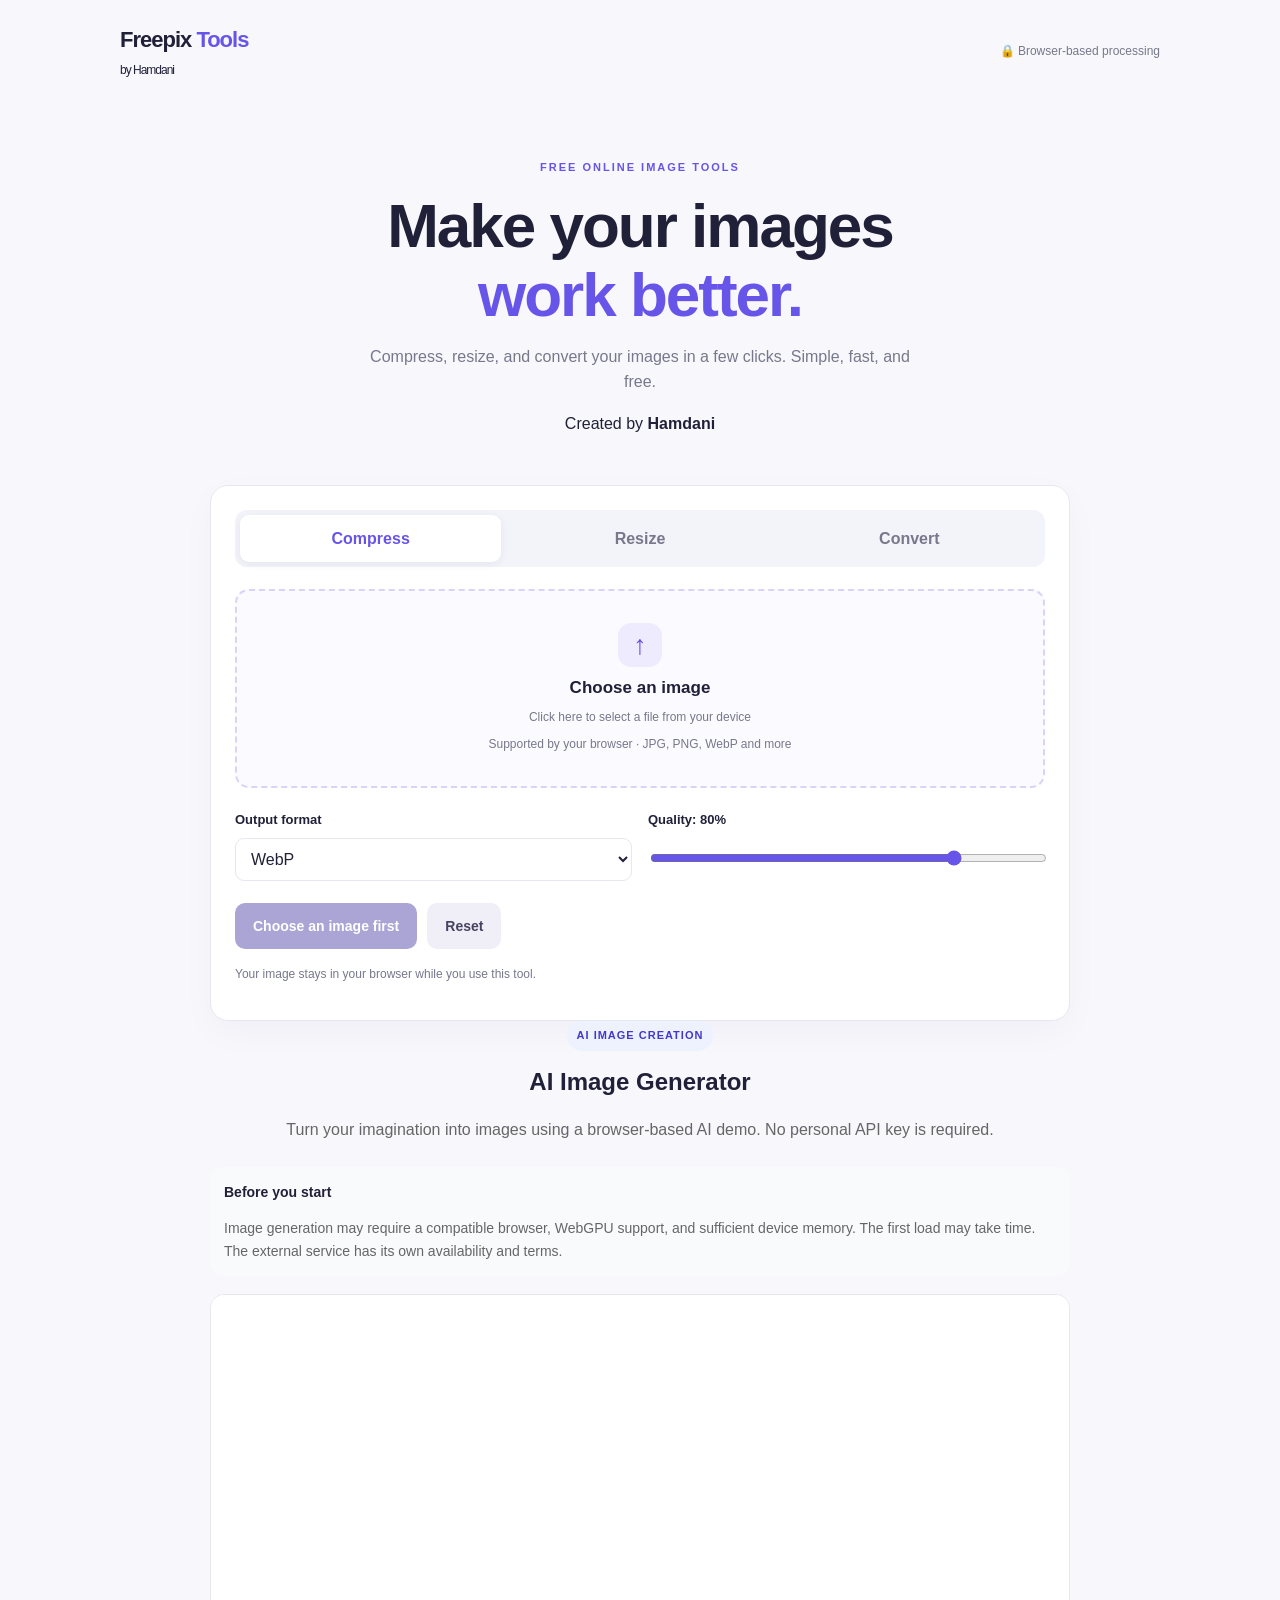
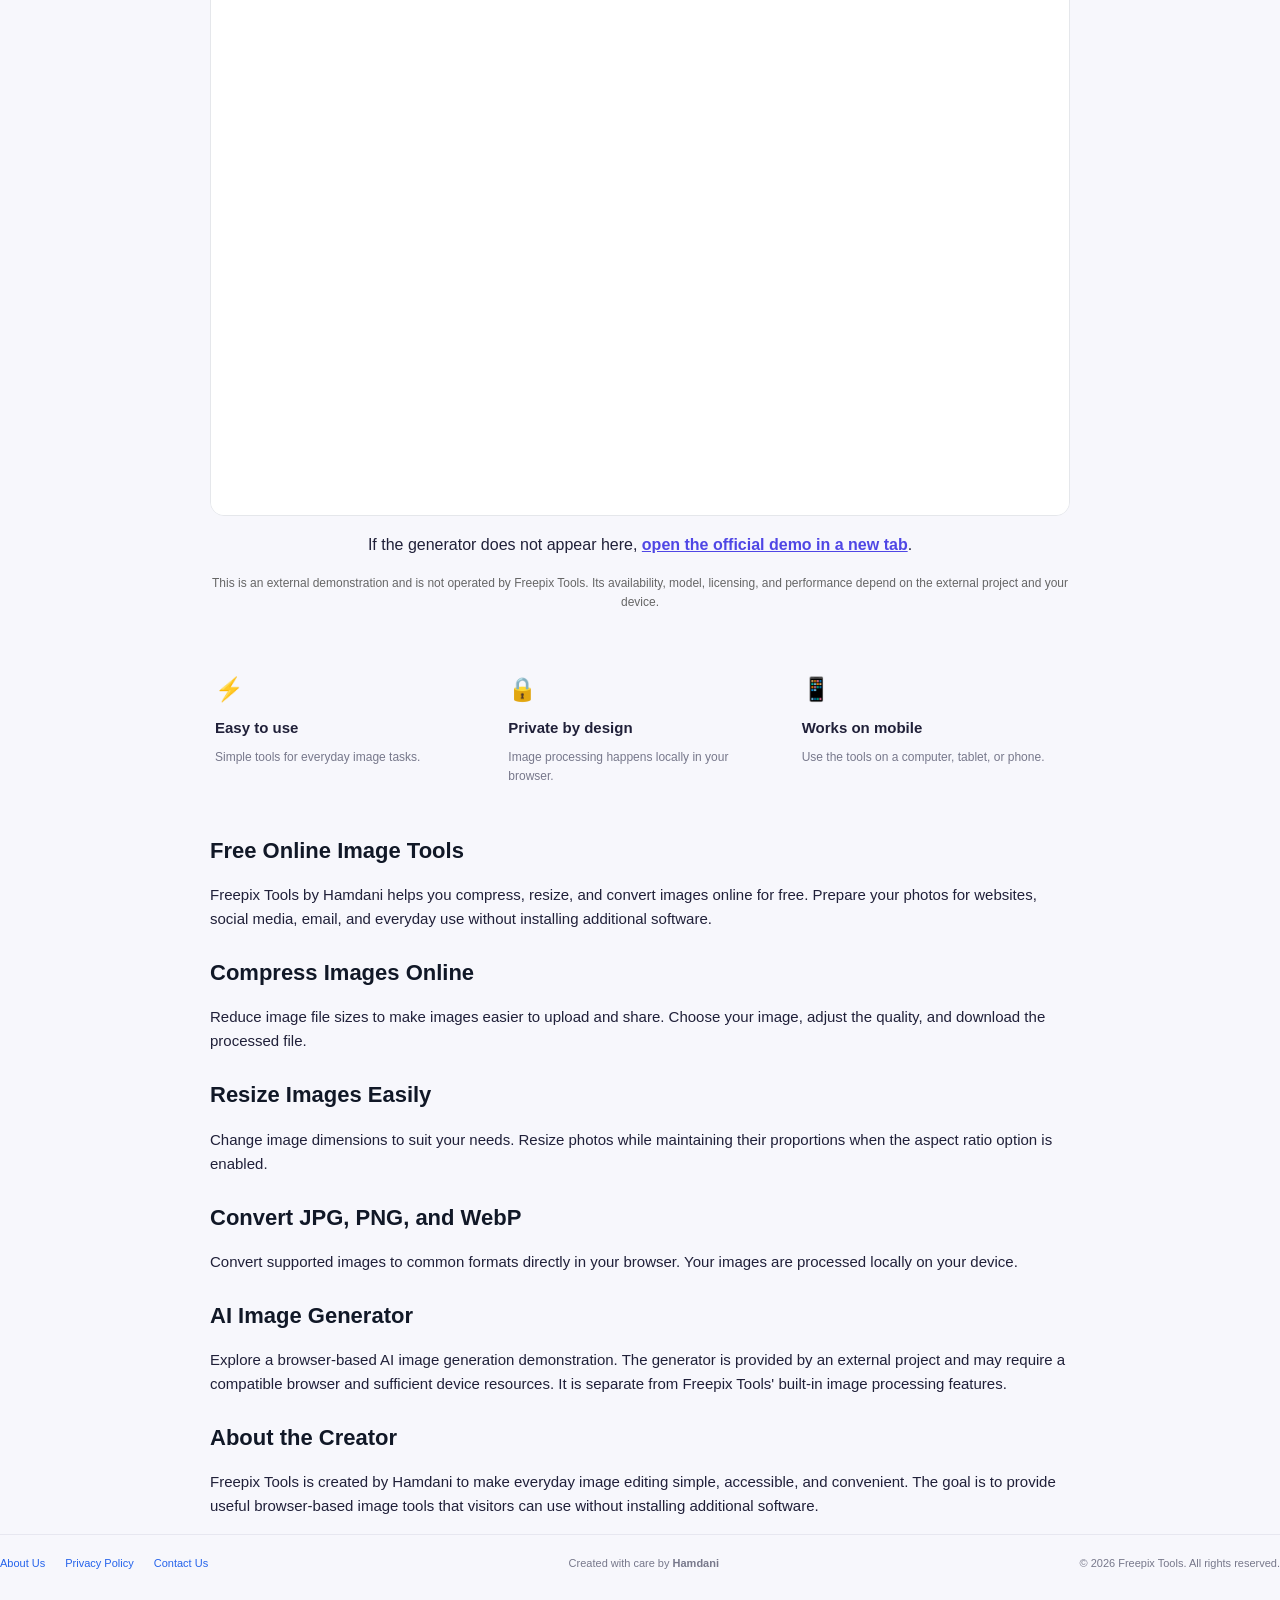
==== commit bc3eb3af: "Add AI image generator feature to index.html Updated the index.html file to include an AI image gene" ====
--- a/index.html
+++ b/index.html
@@ -1,4 +1,4 @@
-```html
+
 <!DOCTYPE html>
 <html lang="en">
 <head>
@@ -7,15 +7,15 @@
 
   <title>Freepix Tools by Hamdani - Free Online Image Tools</title>
 
-  <meta name="description" content="Freepix Tools by Hamdani offers free online image compression, resizing, and conversion. Process supported images directly in your browser.">
-
-  <meta name="keywords" content="Freepix Tools, Hamdani, free image compressor, image resizer online, image converter, JPG to PNG, PNG to WebP">
+  <meta name="description" content="Freepix Tools by Hamdani offers free online image compression, resizing, conversion, and access to a browser-based AI image generator.">
+
+  <meta name="keywords" content="Freepix Tools, Hamdani, free image compressor, image resizer online, image converter, AI image generator, JPG to PNG, PNG to WebP">
 
   <meta name="author" content="Hamdani">
   <meta name="robots" content="index, follow">
 
   <meta property="og:title" content="Freepix Tools by Hamdani - Free Online Image Tools">
-  <meta property="og:description" content="Compress, resize, and convert images online for free with Freepix Tools by Hamdani.">
+  <meta property="og:description" content="Compress, resize, convert images, and explore browser-based AI image generation with Freepix Tools by Hamdani.">
   <meta property="og:type" content="website">
 
   <link rel="stylesheet" href="style.css">
@@ -125,6 +125,52 @@
       </section>
     </section>
 
+    <!-- AI IMAGE GENERATOR -->
+    <section class="ai-generator-section" id="ai-generator">
+      <div class="ai-generator-heading">
+        <span class="ai-generator-badge">AI IMAGE CREATION</span>
+        <h2>AI Image Generator</h2>
+        <p>
+          Turn your imagination into images using a browser-based AI demo.
+          No personal API key is required.
+        </p>
+      </div>
+
+      <div class="ai-generator-notice">
+        <strong>Before you start</strong>
+        <p>
+          Image generation may require a compatible browser, WebGPU support,
+          and sufficient device memory. The first load may take time.
+          The external service has its own availability and terms.
+        </p>
+      </div>
+
+      <div class="ai-generator-frame">
+        <iframe
+          src="https://websd.mlc.ai/"
+          title="External browser-based AI image generator demo"
+          loading="lazy"
+          allow="webgpu"
+          referrerpolicy="strict-origin-when-cross-origin"
+        ></iframe>
+      </div>
+
+      <p class="ai-generator-fallback">
+        If the generator does not appear here,
+        <a
+          href="https://websd.mlc.ai/"
+          target="_blank"
+          rel="noopener noreferrer"
+        >open the official demo in a new tab</a>.
+      </p>
+
+      <p class="ai-generator-disclaimer">
+        This is an external demonstration and is not operated by Freepix Tools.
+        Its availability, model, licensing, and performance depend on the
+        external project and your device.
+      </p>
+    </section>
+
     <section class="features">
       <article>
         <span>⚡</span>
@@ -171,6 +217,14 @@
         Your images are processed locally on your device.
       </p>
 
+      <h2>AI Image Generator</h2>
+      <p>
+        Explore a browser-based AI image generation demonstration. The
+        generator is provided by an external project and may require a
+        compatible browser and sufficient device resources. It is separate
+        from Freepix Tools' built-in image processing features.
+      </p>
+
       <h2>About the Creator</h2>
       <p>
         Freepix Tools is created by Hamdani to make everyday image editing
@@ -193,4 +247,3 @@
   </footer>
 </body>
 </html>
-```
--- a/style.css
+++ b/style.css
@@ -455,4 +455,95 @@
 .site-footer p {
   margin: 0;
 }
-```+```
+.ai-generator-section {
+  max-width: 1100px;
+  margin: 48px auto;
+  padding: 24px;
+  border: 1px solid #e5e7eb;
+  border-radius: 20px;
+  background: #fff;
+  color: #222;
+}
+
+.ai-generator-heading {
+  text-align: center;
+  margin-bottom: 24px;
+}
+
+.ai-generator-badge {
+  display: inline-block;
+  padding: 6px 10px;
+  border-radius: 20px;
+  background: #eef2ff;
+  color: #4338ca;
+  font-size: 11px;
+  font-weight: 700;
+  letter-spacing: 1px;
+}
+
+.ai-generator-heading h2 {
+  margin: 12px 0 8px;
+}
+
+.ai-generator-heading p,
+.ai-generator-notice p,
+.ai-generator-disclaimer {
+  color: #666;
+  line-height: 1.6;
+}
+
+.ai-generator-notice {
+  margin-bottom: 18px;
+  padding: 14px;
+  background: #f8fafc;
+  border-radius: 12px;
+  font-size: 14px;
+}
+
+.ai-generator-notice p {
+  margin-bottom: 0;
+}
+
+.ai-generator-frame {
+  overflow: hidden;
+  border: 1px solid #e5e7eb;
+  border-radius: 14px;
+  background: #f8fafc;
+}
+
+.ai-generator-frame iframe {
+  display: block;
+  width: 100%;
+  height: 820px;
+  border: 0;
+  background: #fff;
+}
+
+.ai-generator-fallback {
+  margin-top: 16px;
+  text-align: center;
+  line-height: 1.6;
+}
+
+.ai-generator-fallback a {
+  color: #4f46e5;
+  font-weight: 600;
+}
+
+.ai-generator-disclaimer {
+  margin-top: 16px;
+  text-align: center;
+  font-size: 12px;
+}
+
+@media (max-width: 600px) {
+  .ai-generator-section {
+    margin: 24px 10px;
+    padding: 14px;
+  }
+
+  .ai-generator-frame iframe {
+    height: 700px;
+  }
+}
